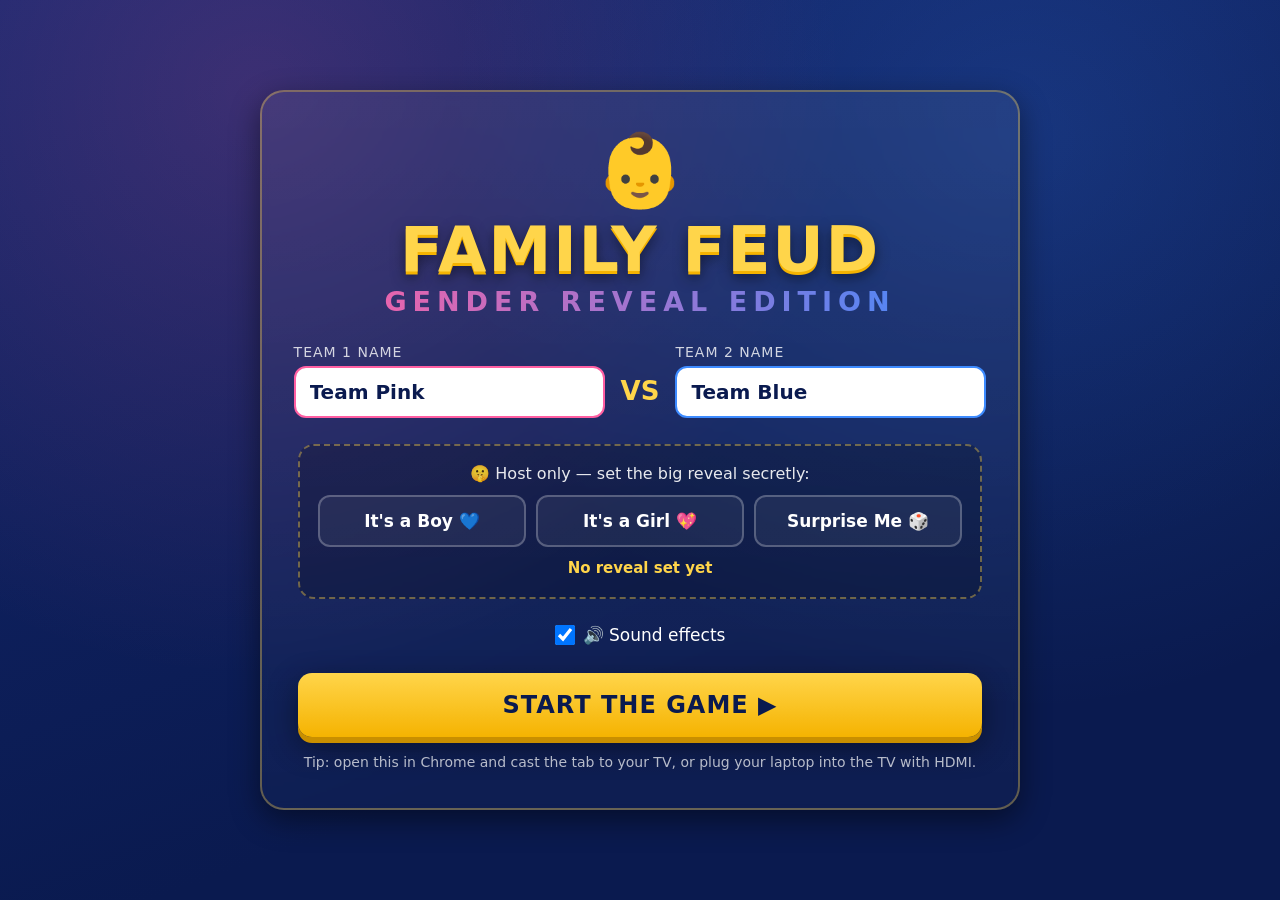
==== index.html @ 4a539551 "Add Family Feud Gender Reveal party game A self-contained, browser-based Family Feud game themed for" ====
<!DOCTYPE html>
<html lang="en">
<head>
  <meta charset="UTF-8" />
  <meta name="viewport" content="width=device-width, initial-scale=1.0" />
  <title>Family Feud — Gender Reveal Edition</title>
  <link rel="preconnect" href="https://fonts.googleapis.com" />
  <link rel="stylesheet" href="css/styles.css" />
</head>
<body>
  <!-- ===================== SETUP SCREEN ===================== -->
  <section id="setup" class="screen active">
    <div class="setup-card">
      <div class="setup-baby">👶</div>
      <h1 class="setup-title">Family&nbsp;Feud</h1>
      <p class="setup-subtitle">Gender Reveal Edition</p>

      <div class="setup-teams">
        <label class="field team-pink">
          <span>Team 1 Name</span>
          <input id="team1-name" type="text" maxlength="18" value="Team Pink" />
        </label>
        <span class="vs">VS</span>
        <label class="field team-blue">
          <span>Team 2 Name</span>
          <input id="team2-name" type="text" maxlength="18" value="Team Blue" />
        </label>
      </div>

      <div class="setup-secret">
        <p class="secret-label">🤫 Host only — set the big reveal secretly:</p>
        <div class="secret-buttons">
          <button class="secret-btn" data-gender="boy">It's a Boy 💙</button>
          <button class="secret-btn" data-gender="girl">It's a Girl 💖</button>
          <button class="secret-btn secret-random" data-gender="random">Surprise Me 🎲</button>
        </div>
        <p id="secret-status" class="secret-status">No reveal set yet</p>
      </div>

      <label class="sound-toggle">
        <input id="sound-check" type="checkbox" checked />
        <span>🔊 Sound effects</span>
      </label>

      <button id="start-btn" class="big-btn">Start the Game ▶</button>
      <p class="setup-hint">Tip: open this in Chrome and cast the tab to your TV, or plug your laptop into the TV with HDMI.</p>
    </div>
  </section>

  <!-- ===================== GAME SCREEN ===================== -->
  <section id="game" class="screen">
    <header class="game-header">
      <div class="team-score team-pink" id="score-card-1">
        <div class="team-name" id="score-name-1">Team Pink</div>
        <div class="team-points" id="score-points-1">0</div>
      </div>

      <div class="center-stack">
        <div class="round-pot">
          <div class="pot-label">POT</div>
          <div class="pot-value" id="pot-value">0</div>
        </div>
        <div class="strikes" id="strikes"></div>
      </div>

      <div class="team-score team-blue" id="score-card-2">
        <div class="team-name" id="score-name-2">Team Blue</div>
        <div class="team-points" id="score-points-2">0</div>
      </div>
    </header>

    <div class="question-bar" id="question-bar">Press “Next Question” to begin</div>

    <main class="board" id="board"></main>

    <!-- Host control panel -->
    <div class="controls" id="controls">
      <div class="controls-row">
        <button class="ctrl" data-action="prev">⟵ Prev Q</button>
        <button class="ctrl" data-action="next">Next Q ⟶</button>
        <button class="ctrl ctrl-strike" data-action="strike">❌ Strike</button>
        <button class="ctrl" data-action="clear-strikes">Clear Strikes</button>
      </div>
      <div class="controls-row">
        <span class="award-label">Award pot to:</span>
        <button class="ctrl ctrl-pink" data-action="award-1" id="award-1-btn">Team Pink</button>
        <button class="ctrl ctrl-blue" data-action="award-2" id="award-2-btn">Team Blue</button>
      </div>
      <div class="controls-row">
        <button class="ctrl ctrl-reveal" data-action="reveal">🎉 GENDER REVEAL 🎉</button>
        <button class="ctrl" data-action="restart">↺ Restart</button>
        <button class="ctrl" data-action="hide-controls">Hide Panel</button>
      </div>
      <p class="controls-hint">
        Keys: <b>1–8</b> reveal answer · <b>X</b> strike · <b>→/←</b> change question ·
        <b>Q/W</b> award pot · <b>H</b> hide panel · <b>R</b> reveal
      </p>
    </div>
    <button id="show-controls" class="show-controls" hidden>⚙ Show Host Panel</button>
  </section>

  <!-- ===================== REVEAL OVERLAY ===================== -->
  <div id="reveal" class="reveal-overlay">
    <canvas id="confetti"></canvas>
    <div class="reveal-content">
      <div class="reveal-pre" id="reveal-pre">The baby is a...</div>
      <div class="reveal-word" id="reveal-word"></div>
      <div class="reveal-emoji" id="reveal-emoji"></div>
      <button id="reveal-close" class="big-btn reveal-close">Close</button>
    </div>
  </div>

  <script src="js/questions.js"></script>
  <script src="js/audio.js"></script>
  <script src="js/game.js"></script>
</body>
</html>
---- css/styles.css ----
/* =========================================================
   Family Feud — Gender Reveal Edition
   Designed to look great on a big TV screen (1080p+).
   Everything scales off the viewport so it fills the screen.
   ========================================================= */

:root {
  --navy-0: #0a1a4f;
  --navy-1: #13276e;
  --navy-2: #1e3a8a;
  --gold: #ffd54a;
  --gold-deep: #f5b301;
  --pink: #ff5fa2;
  --pink-deep: #e11d74;
  --blue: #3d8bff;
  --blue-deep: #1560d8;
  --panel: #0d1b46;
  --slot: #0b1a4a;
  --white: #ffffff;
  --shadow: 0 10px 30px rgba(0, 0, 0, 0.45);
}

* {
  box-sizing: border-box;
  margin: 0;
  padding: 0;
}

html,
body {
  height: 100%;
  font-family: "Trebuchet MS", "Segoe UI", system-ui, sans-serif;
  color: var(--white);
  background:
    radial-gradient(circle at 20% 10%, rgba(255, 95, 162, 0.18), transparent 45%),
    radial-gradient(circle at 80% 15%, rgba(61, 139, 255, 0.2), transparent 45%),
    linear-gradient(160deg, var(--navy-1), var(--navy-0) 70%);
  overflow: hidden;
  -webkit-font-smoothing: antialiased;
}

/* ---------- Screen switching ---------- */
.screen {
  display: none;
  height: 100vh;
  width: 100vw;
}
.screen.active {
  display: flex;
}

/* ================= SETUP SCREEN ================= */
#setup {
  align-items: center;
  justify-content: center;
  padding: 3vh 2vw;
  overflow-y: auto;
}
.setup-card {
  width: min(760px, 92vw);
  background: linear-gradient(180deg, rgba(255, 255, 255, 0.06), rgba(255, 255, 255, 0.02));
  border: 2px solid rgba(255, 213, 74, 0.35);
  border-radius: 24px;
  padding: clamp(20px, 4vh, 48px);
  text-align: center;
  box-shadow: var(--shadow);
  backdrop-filter: blur(4px);
}
.setup-baby {
  font-size: clamp(48px, 8vh, 88px);
  animation: bob 2.6s ease-in-out infinite;
}
@keyframes bob {
  0%, 100% { transform: translateY(0) rotate(-4deg); }
  50% { transform: translateY(-10px) rotate(4deg); }
}
.setup-title {
  font-size: clamp(38px, 7vh, 74px);
  letter-spacing: 2px;
  color: var(--gold);
  text-shadow: 0 3px 0 var(--gold-deep), 0 6px 14px rgba(0, 0, 0, 0.5);
  text-transform: uppercase;
}
.setup-subtitle {
  font-size: clamp(18px, 3vh, 30px);
  letter-spacing: 6px;
  text-transform: uppercase;
  background: linear-gradient(90deg, var(--pink), var(--blue));
  -webkit-background-clip: text;
  background-clip: text;
  color: transparent;
  font-weight: bold;
  margin-bottom: clamp(16px, 3vh, 30px);
}

.setup-teams {
  display: flex;
  align-items: flex-end;
  justify-content: center;
  gap: 16px;
  margin: 18px 0;
}
.field {
  display: flex;
  flex-direction: column;
  gap: 6px;
  flex: 1;
  text-align: left;
}
.field span {
  font-size: 14px;
  text-transform: uppercase;
  letter-spacing: 1px;
  opacity: 0.8;
}
.field input {
  padding: 12px 14px;
  border-radius: 12px;
  border: 2px solid transparent;
  font-size: 20px;
  font-weight: bold;
  font-family: inherit;
  color: var(--navy-0);
  background: #fff;
  outline: none;
}
.field.team-pink input { border-color: var(--pink); }
.field.team-blue input { border-color: var(--blue); }
.field input:focus { box-shadow: 0 0 0 4px rgba(255, 213, 74, 0.4); }
.vs {
  font-size: 26px;
  font-weight: bold;
  color: var(--gold);
  padding-bottom: 12px;
}

.setup-secret {
  margin: 26px 0 10px;
  padding: 18px;
  border: 2px dashed rgba(255, 213, 74, 0.4);
  border-radius: 16px;
  background: rgba(0, 0, 0, 0.2);
}
.secret-label {
  font-size: 16px;
  margin-bottom: 12px;
  opacity: 0.9;
}
.secret-buttons {
  display: flex;
  gap: 10px;
  flex-wrap: wrap;
  justify-content: center;
}
.secret-btn {
  flex: 1;
  min-width: 130px;
  padding: 14px 10px;
  border: 2px solid rgba(255, 255, 255, 0.25);
  border-radius: 12px;
  background: rgba(255, 255, 255, 0.06);
  color: #fff;
  font-size: 17px;
  font-weight: bold;
  font-family: inherit;
  cursor: pointer;
  transition: transform 0.1s, background 0.2s, border-color 0.2s;
}
.secret-btn:hover { transform: translateY(-2px); background: rgba(255, 255, 255, 0.14); }
.secret-btn.selected {
  border-color: var(--gold);
  background: rgba(255, 213, 74, 0.18);
  box-shadow: 0 0 18px rgba(255, 213, 74, 0.35);
}
.secret-status {
  margin-top: 12px;
  font-size: 15px;
  color: var(--gold);
  font-weight: bold;
  min-height: 20px;
}

.sound-toggle {
  display: inline-flex;
  align-items: center;
  gap: 8px;
  margin: 16px 0;
  font-size: 17px;
  cursor: pointer;
}
.sound-toggle input { width: 20px; height: 20px; }

.big-btn {
  display: block;
  width: 100%;
  margin-top: 12px;
  padding: 18px;
  font-size: 24px;
  font-weight: bold;
  font-family: inherit;
  letter-spacing: 1px;
  text-transform: uppercase;
  color: var(--navy-0);
  background: linear-gradient(180deg, var(--gold), var(--gold-deep));
  border: none;
  border-radius: 14px;
  cursor: pointer;
  box-shadow: 0 6px 0 #c98f00, var(--shadow);
  transition: transform 0.08s, box-shadow 0.08s;
}
.big-btn:active {
  transform: translateY(4px);
  box-shadow: 0 2px 0 #c98f00, var(--shadow);
}
.setup-hint {
  margin-top: 16px;
  font-size: 14px;
  opacity: 0.7;
  line-height: 1.4;
}

/* ================= GAME SCREEN ================= */
#game {
  flex-direction: column;
  padding: 1.6vh 1.6vw 0;
  gap: 1.4vh;
}

.game-header {
  display: grid;
  grid-template-columns: 1fr auto 1fr;
  align-items: center;
  gap: 2vw;
}
.team-score {
  border-radius: 16px;
  padding: 1vh 1.4vw;
  text-align: center;
  box-shadow: var(--shadow);
  border: 3px solid transparent;
  transition: transform 0.2s, box-shadow 0.2s;
}
.team-score.team-pink {
  background: linear-gradient(180deg, var(--pink), var(--pink-deep));
}
.team-score.team-blue {
  background: linear-gradient(180deg, var(--blue), var(--blue-deep));
}
.team-score.active-team {
  transform: scale(1.05);
  border-color: var(--gold);
  box-shadow: 0 0 26px rgba(255, 213, 74, 0.55);
}
.team-name {
  font-size: clamp(18px, 2.6vh, 30px);
  font-weight: bold;
  text-transform: uppercase;
  letter-spacing: 1px;
  text-shadow: 0 2px 4px rgba(0, 0, 0, 0.4);
  white-space: nowrap;
  overflow: hidden;
  text-overflow: ellipsis;
}
.team-points {
  font-size: clamp(34px, 7vh, 72px);
  font-weight: bold;
  line-height: 1;
  text-shadow: 0 3px 6px rgba(0, 0, 0, 0.4);
}

.center-stack {
  display: flex;
  flex-direction: column;
  align-items: center;
  gap: 0.8vh;
}
.round-pot {
  background: linear-gradient(180deg, var(--gold), var(--gold-deep));
  color: var(--navy-0);
  border-radius: 14px;
  padding: 0.6vh 2.4vw;
  text-align: center;
  box-shadow: var(--shadow);
  min-width: 8vw;
}
.pot-label {
  font-size: clamp(11px, 1.6vh, 16px);
  font-weight: bold;
  letter-spacing: 3px;
}
.pot-value {
  font-size: clamp(28px, 5.4vh, 56px);
  font-weight: bold;
  line-height: 1;
}
.strikes {
  display: flex;
  gap: 8px;
  min-height: 5vh;
  align-items: center;
}
.strike-x {
  font-size: clamp(28px, 5vh, 54px);
  color: #ff3b3b;
  text-shadow: 0 0 14px rgba(255, 59, 59, 0.7);
  animation: pop 0.35s cubic-bezier(0.2, 1.6, 0.4, 1);
}
@keyframes pop {
  0% { transform: scale(0); }
  70% { transform: scale(1.35); }
  100% { transform: scale(1); }
}

.question-bar {
  text-align: center;
  font-size: clamp(20px, 3.4vh, 40px);
  font-weight: bold;
  padding: 1.2vh 2vw;
  border-radius: 14px;
  background: linear-gradient(180deg, var(--navy-2), var(--navy-1));
  border: 2px solid rgba(255, 213, 74, 0.35);
  box-shadow: var(--shadow);
  text-shadow: 0 2px 4px rgba(0, 0, 0, 0.4);
}

/* ---------- The answer board ---------- */
.board {
  flex: 1;
  display: grid;
  grid-template-columns: 1fr 1fr;
  grid-auto-rows: 1fr;
  gap: 1.2vh 1.6vw;
  padding: 0.5vh 0 1.6vh;
  min-height: 0;
}
/* When 5 or fewer answers, one column reads better on wide screens. */
.board.single-col {
  grid-template-columns: 1fr;
  max-width: 70vw;
  margin: 0 auto;
}

.slot {
  position: relative;
  display: flex;
  align-items: center;
  border-radius: 14px;
  background: linear-gradient(180deg, #10245e, var(--slot));
  border: 2px solid rgba(255, 255, 255, 0.12);
  box-shadow: inset 0 0 30px rgba(0, 0, 0, 0.4), var(--shadow);
  overflow: hidden;
  cursor: pointer;
  min-height: 0;
}
.slot .rank {
  flex: 0 0 auto;
  width: clamp(40px, 6vh, 74px);
  height: 100%;
  display: flex;
  align-items: center;
  justify-content: center;
  font-size: clamp(24px, 5vh, 52px);
  font-weight: bold;
  color: var(--navy-0);
  background: linear-gradient(180deg, var(--gold), var(--gold-deep));
}
.slot .answer-text {
  flex: 1;
  padding: 0 2vw;
  font-size: clamp(18px, 3.4vh, 40px);
  font-weight: bold;
  text-transform: uppercase;
  letter-spacing: 1px;
  opacity: 0;
  transform: translateY(6px);
  transition: opacity 0.35s, transform 0.35s;
  text-shadow: 0 2px 4px rgba(0, 0, 0, 0.4);
  white-space: nowrap;
  overflow: hidden;
  text-overflow: ellipsis;
}
.slot .answer-points {
  flex: 0 0 auto;
  min-width: clamp(48px, 7vh, 90px);
  height: 100%;
  display: flex;
  align-items: center;
  justify-content: center;
  font-size: clamp(22px, 4.4vh, 46px);
  font-weight: bold;
  color: var(--navy-0);
  background: linear-gradient(180deg, var(--gold), var(--gold-deep));
  opacity: 0;
  transition: opacity 0.35s;
}
/* Hidden state: show the rank number, hide the text + points. */
.slot.hidden .answer-text,
.slot.hidden .answer-points { opacity: 0; }
.slot.hidden .rank { opacity: 1; }

/* Revealed state: flip look — hide the big rank, show text + points. */
.slot.revealed {
  background: linear-gradient(180deg, #1b3a8f, #12276e);
  border-color: rgba(255, 213, 74, 0.5);
  cursor: default;
  animation: flip 0.45s ease;
}
.slot.revealed .rank {
  width: clamp(30px, 4.4vh, 54px);
  font-size: clamp(16px, 3vh, 30px);
  background: linear-gradient(180deg, #2a4bb0, #1b357f);
  color: #fff;
}
.slot.revealed .answer-text,
.slot.revealed .answer-points { opacity: 1; transform: none; }
@keyframes flip {
  0% { transform: rotateX(90deg); }
  100% { transform: rotateX(0deg); }
}

/* Empty placeholder slots keep the grid tidy. */
.slot.empty {
  visibility: hidden;
}

/* ================= HOST CONTROLS ================= */
.controls {
  background: rgba(0, 0, 0, 0.35);
  border-top: 2px solid rgba(255, 213, 74, 0.3);
  padding: 1vh 1.4vw;
  display: flex;
  flex-direction: column;
  gap: 0.7vh;
}
.controls-row {
  display: flex;
  gap: 10px;
  align-items: center;
  justify-content: center;
  flex-wrap: wrap;
}
.award-label {
  font-size: 15px;
  opacity: 0.8;
  text-transform: uppercase;
  letter-spacing: 1px;
}
.ctrl {
  padding: 10px 18px;
  border-radius: 10px;
  border: 2px solid rgba(255, 255, 255, 0.2);
  background: rgba(255, 255, 255, 0.08);
  color: #fff;
  font-size: 16px;
  font-weight: bold;
  font-family: inherit;
  cursor: pointer;
  transition: transform 0.08s, background 0.15s;
}
.ctrl:hover { background: rgba(255, 255, 255, 0.18); transform: translateY(-1px); }
.ctrl:active { transform: translateY(1px); }
.ctrl-strike { background: rgba(255, 59, 59, 0.25); border-color: #ff5b5b; }
.ctrl-pink { background: var(--pink-deep); border-color: var(--pink); }
.ctrl-blue { background: var(--blue-deep); border-color: var(--blue); }
.ctrl-reveal {
  background: linear-gradient(90deg, var(--pink-deep), var(--blue-deep));
  border-color: var(--gold);
  font-size: 18px;
  letter-spacing: 1px;
  animation: glow 2s ease-in-out infinite;
}
@keyframes glow {
  0%, 100% { box-shadow: 0 0 6px rgba(255, 213, 74, 0.4); }
  50% { box-shadow: 0 0 22px rgba(255, 213, 74, 0.8); }
}
.controls-hint {
  text-align: center;
  font-size: 13px;
  opacity: 0.6;
}
.show-controls {
  position: fixed;
  bottom: 12px;
  right: 12px;
  padding: 10px 16px;
  border-radius: 10px;
  border: 2px solid var(--gold);
  background: rgba(0, 0, 0, 0.6);
  color: var(--gold);
  font-weight: bold;
  font-family: inherit;
  font-size: 15px;
  cursor: pointer;
  z-index: 50;
}

/* ================= REVEAL OVERLAY ================= */
.reveal-overlay {
  position: fixed;
  inset: 0;
  display: none;
  align-items: center;
  justify-content: center;
  z-index: 100;
  background: rgba(3, 8, 26, 0.96);
}
.reveal-overlay.show { display: flex; }
.reveal-overlay.boy {
  background: radial-gradient(circle at center, rgba(61, 139, 255, 0.35), rgba(3, 8, 26, 0.97) 70%);
}
.reveal-overlay.girl {
  background: radial-gradient(circle at center, rgba(255, 95, 162, 0.35), rgba(3, 8, 26, 0.97) 70%);
}
#confetti {
  position: absolute;
  inset: 0;
  width: 100%;
  height: 100%;
  pointer-events: none;
}
.reveal-content {
  position: relative;
  text-align: center;
  z-index: 2;
}
.reveal-pre {
  font-size: clamp(24px, 4vh, 44px);
  letter-spacing: 3px;
  text-transform: uppercase;
  opacity: 0.85;
  margin-bottom: 2vh;
}
.reveal-word {
  font-size: clamp(60px, 18vh, 200px);
  font-weight: 900;
  text-transform: uppercase;
  letter-spacing: 4px;
  line-height: 1;
  animation: revealPop 0.8s cubic-bezier(0.2, 1.5, 0.4, 1);
}
.reveal-overlay.boy .reveal-word {
  color: var(--blue);
  text-shadow: 0 0 40px rgba(61, 139, 255, 0.9);
}
.reveal-overlay.girl .reveal-word {
  color: var(--pink);
  text-shadow: 0 0 40px rgba(255, 95, 162, 0.9);
}
@keyframes revealPop {
  0% { transform: scale(0) rotate(-12deg); opacity: 0; }
  70% { transform: scale(1.15) rotate(4deg); }
  100% { transform: scale(1) rotate(0); opacity: 1; }
}
.reveal-emoji {
  font-size: clamp(60px, 16vh, 160px);
  margin-top: 1vh;
  animation: bob 2.2s ease-in-out infinite;
}
.reveal-close {
  width: auto;
  margin: 4vh auto 0;
  padding: 14px 40px;
}

/* Small screens (phone as a controller preview) */
@media (max-width: 640px) {
  .setup-teams { flex-direction: column; align-items: stretch; }
  .vs { padding: 4px 0; }
  .board { grid-template-columns: 1fr; }
  .controls-hint { display: none; }
}
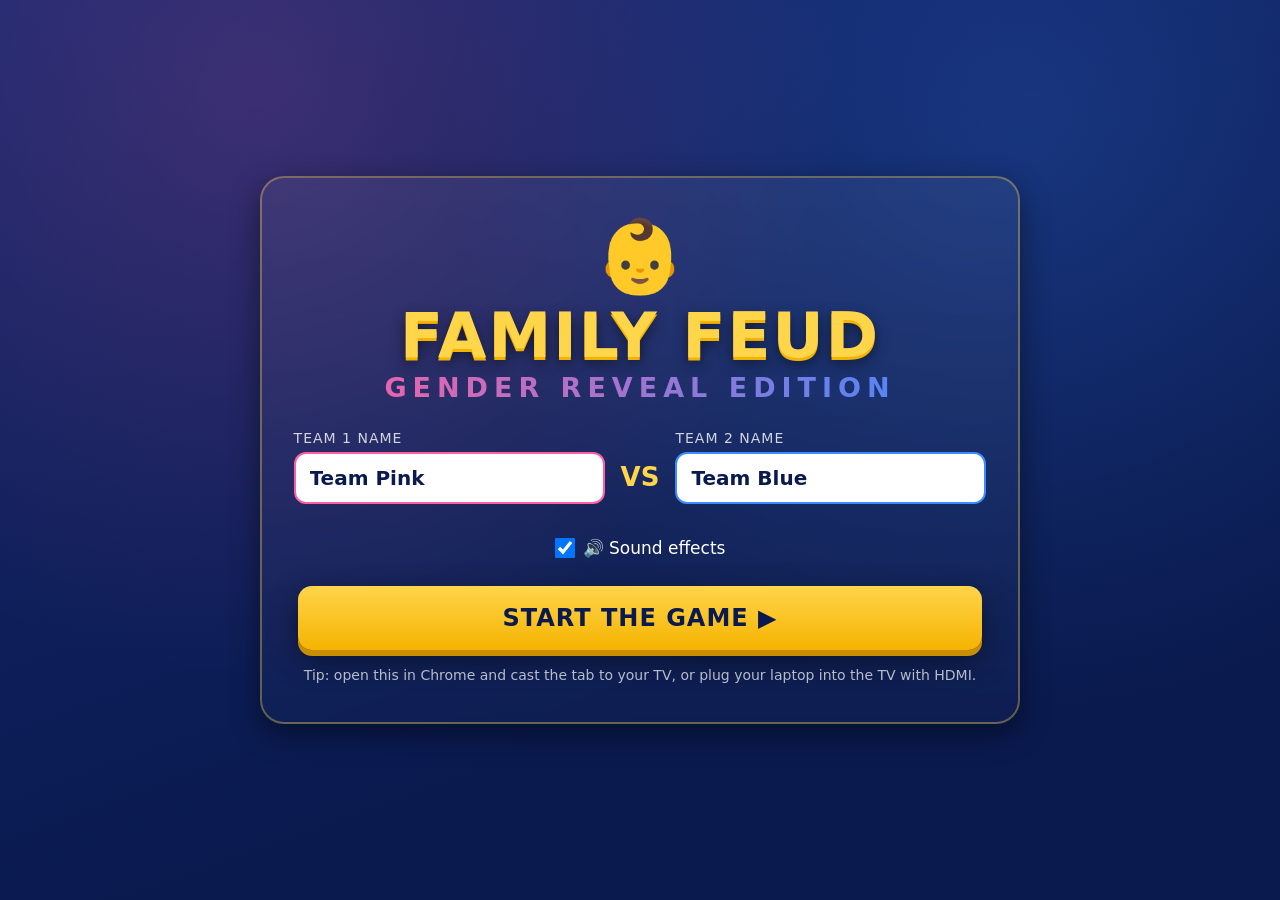
==== commit 2b8b1751: "Show-style board, winner finale, and rules doc - Board now matches the TV show: answers run down the" ====
--- a/index.html
+++ b/index.html
@@ -25,16 +25,6 @@
           <span>Team 2 Name</span>
           <input id="team2-name" type="text" maxlength="18" value="Team Blue" />
         </label>
-      </div>
-
-      <div class="setup-secret">
-        <p class="secret-label">🤫 Host only — set the big reveal secretly:</p>
-        <div class="secret-buttons">
-          <button class="secret-btn" data-gender="boy">It's a Boy 💙</button>
-          <button class="secret-btn" data-gender="girl">It's a Girl 💖</button>
-          <button class="secret-btn secret-random" data-gender="random">Surprise Me 🎲</button>
-        </div>
-        <p id="secret-status" class="secret-status">No reveal set yet</p>
       </div>
 
       <label class="sound-toggle">
@@ -71,7 +61,9 @@
 
     <div class="question-bar" id="question-bar">Press “Next Question” to begin</div>
 
-    <main class="board" id="board"></main>
+    <div class="board-frame">
+      <main class="board" id="board"></main>
+    </div>
 
     <!-- Host control panel -->
     <div class="controls" id="controls">
@@ -87,23 +79,23 @@
         <button class="ctrl ctrl-blue" data-action="award-2" id="award-2-btn">Team Blue</button>
       </div>
       <div class="controls-row">
-        <button class="ctrl ctrl-reveal" data-action="reveal">🎉 GENDER REVEAL 🎉</button>
+        <button class="ctrl ctrl-reveal" data-action="winner">🏆 AND THE WINNER IS… 🏆</button>
         <button class="ctrl" data-action="restart">↺ Restart</button>
         <button class="ctrl" data-action="hide-controls">Hide Panel</button>
       </div>
       <p class="controls-hint">
         Keys: <b>1–8</b> reveal answer · <b>X</b> strike · <b>→/←</b> change question ·
-        <b>Q/W</b> award pot · <b>H</b> hide panel · <b>R</b> reveal
+        <b>Q/W</b> award pot · <b>H</b> hide panel · <b>R</b> winner reveal
       </p>
     </div>
     <button id="show-controls" class="show-controls" hidden>⚙ Show Host Panel</button>
   </section>
 
-  <!-- ===================== REVEAL OVERLAY ===================== -->
+  <!-- ===================== WINNER OVERLAY ===================== -->
   <div id="reveal" class="reveal-overlay">
     <canvas id="confetti"></canvas>
     <div class="reveal-content">
-      <div class="reveal-pre" id="reveal-pre">The baby is a...</div>
+      <div class="reveal-pre" id="reveal-pre">And the winner is…</div>
       <div class="reveal-word" id="reveal-word"></div>
       <div class="reveal-emoji" id="reveal-emoji"></div>
       <button id="reveal-close" class="big-btn reveal-close">Close</button>
--- a/css/styles.css
+++ b/css/styles.css
@@ -134,52 +134,6 @@
   padding-bottom: 12px;
 }
 
-.setup-secret {
-  margin: 26px 0 10px;
-  padding: 18px;
-  border: 2px dashed rgba(255, 213, 74, 0.4);
-  border-radius: 16px;
-  background: rgba(0, 0, 0, 0.2);
-}
-.secret-label {
-  font-size: 16px;
-  margin-bottom: 12px;
-  opacity: 0.9;
-}
-.secret-buttons {
-  display: flex;
-  gap: 10px;
-  flex-wrap: wrap;
-  justify-content: center;
-}
-.secret-btn {
-  flex: 1;
-  min-width: 130px;
-  padding: 14px 10px;
-  border: 2px solid rgba(255, 255, 255, 0.25);
-  border-radius: 12px;
-  background: rgba(255, 255, 255, 0.06);
-  color: #fff;
-  font-size: 17px;
-  font-weight: bold;
-  font-family: inherit;
-  cursor: pointer;
-  transition: transform 0.1s, background 0.2s, border-color 0.2s;
-}
-.secret-btn:hover { transform: translateY(-2px); background: rgba(255, 255, 255, 0.14); }
-.secret-btn.selected {
-  border-color: var(--gold);
-  background: rgba(255, 213, 74, 0.18);
-  box-shadow: 0 0 18px rgba(255, 213, 74, 0.35);
-}
-.secret-status {
-  margin-top: 12px;
-  font-size: 15px;
-  color: var(--gold);
-  font-weight: bold;
-  min-height: 20px;
-}
-
 .sound-toggle {
   display: inline-flex;
   align-items: center;
@@ -324,20 +278,62 @@
 }
 
 /* ---------- The answer board ---------- */
+/* The marquee frame: a ring of gold "light bulbs" that blink alternately,
+   like the show's board. Two dot layers offset by half a cell; the inner
+   board panel covers the middle, so only the frame ring shows lights. */
+.board-frame {
+  flex: 1;
+  position: relative;
+  border-radius: 30px;
+  padding: clamp(14px, 2.4vh, 26px);
+  background: linear-gradient(180deg, #061034, #04091f);
+  border: 2px solid rgba(255, 213, 74, 0.4);
+  box-shadow: 0 0 34px rgba(255, 213, 74, 0.18), var(--shadow);
+  margin-bottom: 1.4vh;
+  min-height: 0;
+  display: flex;
+}
+.board-frame::before,
+.board-frame::after {
+  content: "";
+  position: absolute;
+  inset: 5px;
+  border-radius: 24px;
+  pointer-events: none;
+  background-image: radial-gradient(
+    circle,
+    #ffe9a3 0 2.4px,
+    rgba(255, 213, 74, 0.55) 3.4px,
+    transparent 4.6px
+  );
+  background-size: 26px 26px;
+  background-position: 4px 4px;
+  animation: marquee-blink 1.1s steps(1) infinite;
+}
+.board-frame::after {
+  background-position: 17px 17px;
+  animation-delay: 0.55s;
+}
+@keyframes marquee-blink {
+  0%, 100% { opacity: 1; }
+  50% { opacity: 0.15; }
+}
+
 .board {
   flex: 1;
+  position: relative;
+  z-index: 1;
   display: grid;
   grid-template-columns: 1fr 1fr;
-  grid-auto-rows: 1fr;
+  /* Rows are set inline by JS (ceil(answers/2)); column flow puts
+     answers 1-2-3 down the left and 4-5-6 down the right, show-style. */
+  grid-auto-flow: column;
   gap: 1.2vh 1.6vw;
-  padding: 0.5vh 0 1.6vh;
+  padding: clamp(10px, 1.6vh, 18px);
   min-height: 0;
-}
-/* When 5 or fewer answers, one column reads better on wide screens. */
-.board.single-col {
-  grid-template-columns: 1fr;
-  max-width: 70vw;
-  margin: 0 auto;
+  border-radius: 18px;
+  background: linear-gradient(180deg, #0e2158, #081540);
+  box-shadow: inset 0 0 24px rgba(0, 0, 0, 0.5);
 }
 
 .slot {
@@ -505,11 +501,14 @@
   background: rgba(3, 8, 26, 0.96);
 }
 .reveal-overlay.show { display: flex; }
-.reveal-overlay.boy {
+.reveal-overlay.win-blue {
   background: radial-gradient(circle at center, rgba(61, 139, 255, 0.35), rgba(3, 8, 26, 0.97) 70%);
 }
-.reveal-overlay.girl {
+.reveal-overlay.win-pink {
   background: radial-gradient(circle at center, rgba(255, 95, 162, 0.35), rgba(3, 8, 26, 0.97) 70%);
+}
+.reveal-overlay.win-tie {
+  background: radial-gradient(circle at center, rgba(255, 213, 74, 0.3), rgba(3, 8, 26, 0.97) 70%);
 }
 #confetti {
   position: absolute;
@@ -538,13 +537,30 @@
   line-height: 1;
   animation: revealPop 0.8s cubic-bezier(0.2, 1.5, 0.4, 1);
 }
-.reveal-overlay.boy .reveal-word {
+.reveal-overlay.win-blue .reveal-word {
   color: var(--blue);
   text-shadow: 0 0 40px rgba(61, 139, 255, 0.9);
 }
-.reveal-overlay.girl .reveal-word {
+.reveal-overlay.win-pink .reveal-word {
   color: var(--pink);
   text-shadow: 0 0 40px rgba(255, 95, 162, 0.9);
+}
+.reveal-overlay.win-tie .reveal-word {
+  color: var(--gold);
+  text-shadow: 0 0 40px rgba(255, 213, 74, 0.9);
+}
+/* Suspense: pre-text pulses while the winner name is still hidden. */
+.reveal-overlay.suspense .reveal-pre {
+  animation: pulse 0.9s ease-in-out infinite;
+}
+.reveal-overlay.suspense .reveal-word,
+.reveal-overlay.suspense .reveal-emoji,
+.reveal-overlay.suspense .reveal-close {
+  visibility: hidden;
+}
+@keyframes pulse {
+  0%, 100% { opacity: 0.55; transform: scale(1); }
+  50% { opacity: 1; transform: scale(1.06); }
 }
 @keyframes revealPop {
   0% { transform: scale(0) rotate(-12deg); opacity: 0; }
@@ -566,6 +582,10 @@
 @media (max-width: 640px) {
   .setup-teams { flex-direction: column; align-items: stretch; }
   .vs { padding: 4px 0; }
-  .board { grid-template-columns: 1fr; }
+  .board {
+    grid-template-columns: 1fr;
+    grid-auto-flow: row;
+    grid-template-rows: none !important; /* beats the inline rows set by JS */
+  }
   .controls-hint { display: none; }
 }
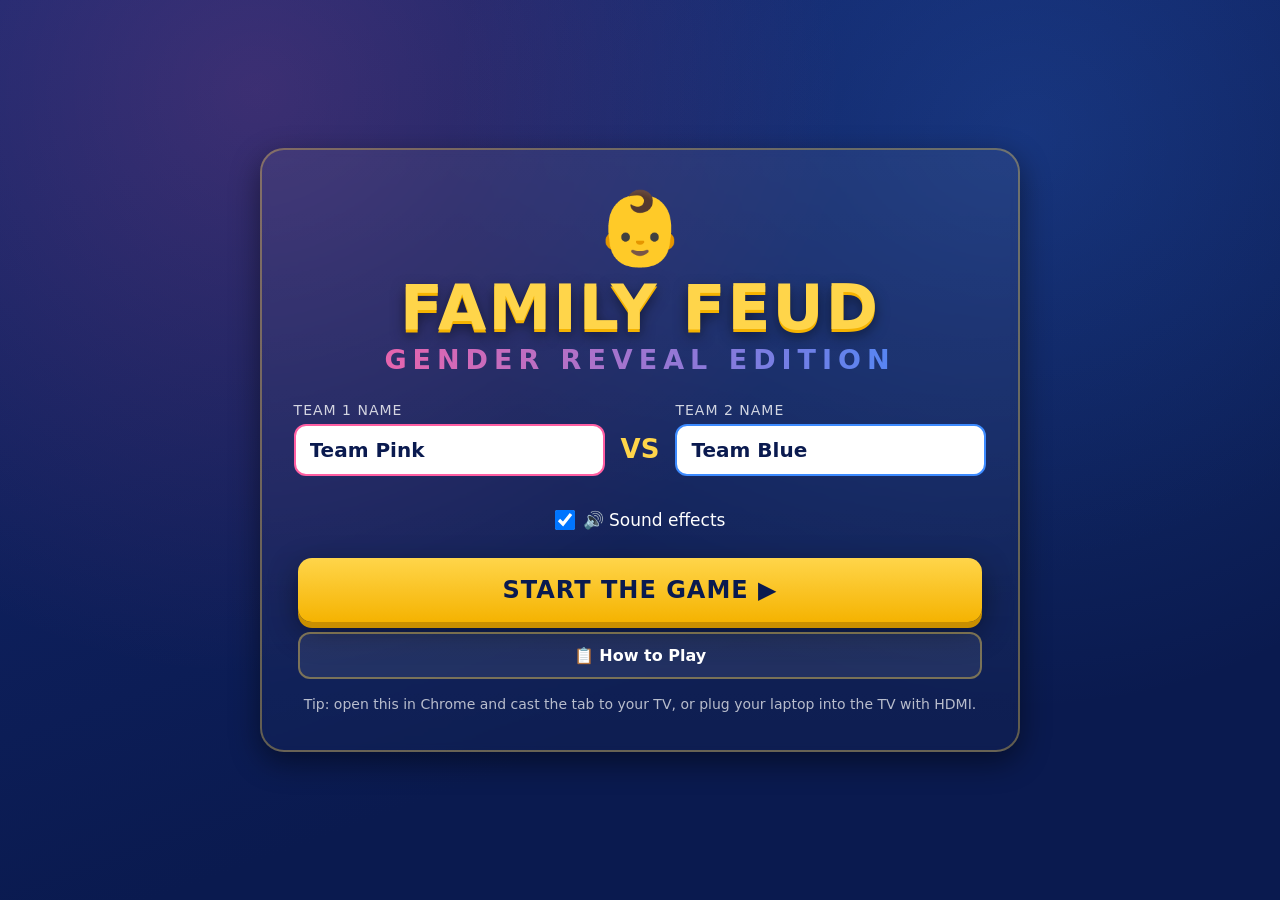
==== commit 6cc7c43a: "Add a How to Play button and rules overlay Adds an in-app rules explainer so the host can walk every" ====
--- a/index.html
+++ b/index.html
@@ -33,6 +33,7 @@
       </label>
 
       <button id="start-btn" class="big-btn">Start the Game ▶</button>
+      <button id="setup-howto-btn" class="howto-btn">📋 How to Play</button>
       <p class="setup-hint">Tip: open this in Chrome and cast the tab to your TV, or plug your laptop into the TV with HDMI.</p>
     </div>
   </section>
@@ -61,7 +62,8 @@
 
     <div class="question-bar" id="question-bar">Press “Next Question” to begin</div>
 
-    <div class="board-frame">
+    <div class="board-frame" id="board-frame">
+      <div class="marquee-lights" id="marquee-lights" aria-hidden="true"></div>
       <main class="board" id="board"></main>
     </div>
 
@@ -80,16 +82,61 @@
       </div>
       <div class="controls-row">
         <button class="ctrl ctrl-reveal" data-action="winner">🏆 AND THE WINNER IS… 🏆</button>
+        <button class="ctrl" data-action="open-howto">📋 How to Play</button>
         <button class="ctrl" data-action="restart">↺ Restart</button>
         <button class="ctrl" data-action="hide-controls">Hide Panel</button>
       </div>
       <p class="controls-hint">
         Keys: <b>1–8</b> reveal answer · <b>X</b> strike · <b>→/←</b> change question ·
-        <b>Q/W</b> award pot · <b>H</b> hide panel · <b>R</b> winner reveal
+        <b>Q/W</b> award pot · <b>H</b> hide panel · <b>R</b> winner reveal · <b>?</b> how to play
       </p>
     </div>
     <button id="show-controls" class="show-controls" hidden>⚙ Show Host Panel</button>
   </section>
+
+  <!-- ===================== HOW TO PLAY OVERLAY ===================== -->
+  <div id="howto-overlay" class="howto-overlay">
+    <div class="howto-card">
+      <button id="howto-close" class="howto-close" aria-label="Close">✕</button>
+      <h2 class="howto-title">📋 How to Play</h2>
+
+      <div class="howto-steps">
+        <div class="howto-step">
+          <div class="howto-num">1</div>
+          <div class="howto-text">
+            <h3>The Face-Off</h3>
+            <p>One player from each team steps up. First to shout an answer gets to guess. Hit the <b>#1 answer</b> and your team takes control. Miss, and the other player gets a shot at a higher-ranked answer to steal control.</p>
+          </div>
+        </div>
+        <div class="howto-step">
+          <div class="howto-num">2</div>
+          <div class="howto-text">
+            <h3>Play the Board</h3>
+            <p>The team in control guesses answers one at a time — <b>no huddling</b>. Right answers reveal on the board and add to the pot. Wrong answers earn a <b>strike ❌</b>.</p>
+          </div>
+        </div>
+        <div class="howto-step">
+          <div class="howto-num">3</div>
+          <div class="howto-text">
+            <h3>Three Strikes → Steal</h3>
+            <p>❌❌❌ and it's the other team's turn — they huddle and get <b>ONE guess</b>. On the board? They steal the whole pot! Miss, and the first team keeps it.</p>
+          </div>
+        </div>
+        <div class="howto-step">
+          <div class="howto-num">🏆</div>
+          <div class="howto-text">
+            <h3>Winning</h3>
+            <p>Play as many questions as you like. Whoever has the most points at the end wins — hit <b>"And the Winner Is…"</b> for the big finale!</p>
+          </div>
+        </div>
+      </div>
+
+      <p class="howto-hint">
+        Host keys: <b>1–8</b> reveal answer · <b>X</b> strike · <b>Q/W</b> award pot ·
+        <b>→/←</b> next/prev question · <b>R</b> winner reveal
+      </p>
+    </div>
+  </div>
 
   <!-- ===================== WINNER OVERLAY ===================== -->
   <div id="reveal" class="reveal-overlay">
--- a/css/styles.css
+++ b/css/styles.css
@@ -166,6 +166,27 @@
   transform: translateY(4px);
   box-shadow: 0 2px 0 #c98f00, var(--shadow);
 }
+.howto-btn {
+  display: block;
+  width: 100%;
+  margin-top: 10px;
+  padding: 12px;
+  font-size: 16px;
+  font-weight: bold;
+  font-family: inherit;
+  color: #fff;
+  background: rgba(255, 255, 255, 0.08);
+  border: 2px solid rgba(255, 213, 74, 0.4);
+  border-radius: 12px;
+  cursor: pointer;
+  transition: background 0.15s, transform 0.08s;
+}
+.howto-btn:hover {
+  background: rgba(255, 255, 255, 0.16);
+}
+.howto-btn:active {
+  transform: translateY(2px);
+}
 .setup-hint {
   margin-top: 16px;
   font-size: 14px;
@@ -259,6 +280,33 @@
   text-shadow: 0 0 14px rgba(255, 59, 59, 0.7);
   animation: pop 0.35s cubic-bezier(0.2, 1.6, 0.4, 1);
 }
+
+/* Fullscreen strike: giant ❌ pops in center screen, then the FLIP
+   transform set from JS flies it into the strike row. */
+.strike-big-overlay {
+  position: fixed;
+  inset: 0;
+  display: flex;
+  align-items: center;
+  justify-content: center;
+  z-index: 80;
+  pointer-events: none;
+}
+.strike-big-overlay .big-x {
+  font-size: min(52vh, 44vw);
+  font-weight: bold;
+  line-height: 1;
+  color: #ff3b3b;
+  text-shadow: 0 0 60px rgba(255, 59, 59, 0.9), 0 0 120px rgba(255, 59, 59, 0.5);
+  animation: strikeSlam 0.3s cubic-bezier(0.2, 1.4, 0.4, 1);
+  transition: transform 0.45s cubic-bezier(0.55, 0, 0.7, 0.4);
+  will-change: transform;
+}
+@keyframes strikeSlam {
+  0% { transform: scale(3); opacity: 0; }
+  60% { transform: scale(0.92); opacity: 1; }
+  100% { transform: scale(1); }
+}
 @keyframes pop {
   0% { transform: scale(0); }
   70% { transform: scale(1.35); }
@@ -278,9 +326,6 @@
 }
 
 /* ---------- The answer board ---------- */
-/* The marquee frame: a ring of gold "light bulbs" that blink alternately,
-   like the show's board. Two dot layers offset by half a cell; the inner
-   board panel covers the middle, so only the frame ring shows lights. */
 .board-frame {
   flex: 1;
   position: relative;
@@ -293,30 +338,39 @@
   min-height: 0;
   display: flex;
 }
-.board-frame::before,
-.board-frame::after {
-  content: "";
+/* Marquee bulbs: individual elements placed by JS (see layoutMarqueeLights
+   in game.js) at even arc-length steps around the frame's actual rounded-
+   rect path, so the ring stays a single unbroken row at any screen size —
+   a CSS background dot-pattern can't follow a rounded corner evenly and
+   ends up bunched or clipped there. */
+.marquee-lights {
   position: absolute;
-  inset: 5px;
-  border-radius: 24px;
+  top: 0;
+  left: 0;
   pointer-events: none;
-  background-image: radial-gradient(
+  z-index: 0;
+}
+.bulb {
+  position: absolute;
+  width: var(--bulb-size, 12px);
+  height: var(--bulb-size, 12px);
+  margin-left: calc(var(--bulb-size, 12px) / -2);
+  margin-top: calc(var(--bulb-size, 12px) / -2);
+  border-radius: 50%;
+  background: radial-gradient(
     circle,
-    #ffe9a3 0 2.4px,
-    rgba(255, 213, 74, 0.55) 3.4px,
-    transparent 4.6px
+    #fffbe8 0%,
+    #ffd54a 45%,
+    rgba(255, 213, 74, 0.35) 72%,
+    transparent 85%
   );
-  background-size: 26px 26px;
-  background-position: 4px 4px;
-  animation: marquee-blink 1.1s steps(1) infinite;
-}
-.board-frame::after {
-  background-position: 17px 17px;
-  animation-delay: 0.55s;
-}
-@keyframes marquee-blink {
-  0%, 100% { opacity: 1; }
-  50% { opacity: 0.15; }
+  box-shadow: 0 0 6px 2px rgba(255, 213, 74, 0.55);
+  animation: bulb-twinkle var(--dur, 1.6s) ease-in-out infinite;
+  animation-delay: var(--delay, 0s);
+}
+@keyframes bulb-twinkle {
+  0%, 100% { opacity: 0.35; filter: brightness(0.8); }
+  50% { opacity: 1; filter: brightness(1.6); }
 }
 
 .board {
@@ -490,6 +544,110 @@
   z-index: 50;
 }
 
+/* ================= HOW TO PLAY OVERLAY ================= */
+.howto-overlay {
+  position: fixed;
+  inset: 0;
+  display: none;
+  align-items: center;
+  justify-content: center;
+  z-index: 110;
+  background: rgba(3, 8, 26, 0.88);
+  padding: 3vh 3vw;
+}
+.howto-overlay.show {
+  display: flex;
+  animation: howto-fade 0.2s ease;
+}
+@keyframes howto-fade {
+  from { opacity: 0; }
+  to { opacity: 1; }
+}
+.howto-card {
+  position: relative;
+  width: min(920px, 100%);
+  max-height: 92vh;
+  overflow-y: auto;
+  background: linear-gradient(180deg, var(--navy-2), var(--navy-1));
+  border: 2px solid rgba(255, 213, 74, 0.45);
+  border-radius: 22px;
+  padding: clamp(20px, 4vh, 40px) clamp(20px, 4vw, 46px);
+  box-shadow: 0 0 50px rgba(255, 213, 74, 0.18), var(--shadow);
+  animation: howto-pop 0.25s cubic-bezier(0.2, 1.3, 0.4, 1);
+}
+@keyframes howto-pop {
+  from { transform: scale(0.94); opacity: 0; }
+  to { transform: scale(1); opacity: 1; }
+}
+.howto-close {
+  position: absolute;
+  top: 16px;
+  right: 16px;
+  width: 40px;
+  height: 40px;
+  border-radius: 50%;
+  border: 2px solid rgba(255, 255, 255, 0.25);
+  background: rgba(255, 255, 255, 0.08);
+  color: #fff;
+  font-size: 18px;
+  font-weight: bold;
+  cursor: pointer;
+  line-height: 1;
+}
+.howto-close:hover {
+  background: rgba(255, 255, 255, 0.18);
+}
+.howto-title {
+  text-align: center;
+  font-size: clamp(24px, 4vh, 38px);
+  color: var(--gold);
+  text-shadow: 0 2px 4px rgba(0, 0, 0, 0.4);
+  margin-bottom: clamp(16px, 3vh, 28px);
+}
+.howto-steps {
+  display: flex;
+  flex-direction: column;
+  gap: clamp(12px, 2vh, 20px);
+}
+.howto-step {
+  display: flex;
+  align-items: flex-start;
+  gap: 16px;
+  background: rgba(255, 255, 255, 0.05);
+  border: 1px solid rgba(255, 255, 255, 0.1);
+  border-radius: 14px;
+  padding: clamp(12px, 1.8vh, 18px) clamp(14px, 2vw, 20px);
+}
+.howto-num {
+  flex: 0 0 auto;
+  width: clamp(36px, 5vh, 48px);
+  height: clamp(36px, 5vh, 48px);
+  display: flex;
+  align-items: center;
+  justify-content: center;
+  border-radius: 50%;
+  background: linear-gradient(180deg, var(--gold), var(--gold-deep));
+  color: var(--navy-0);
+  font-size: clamp(18px, 2.6vh, 24px);
+  font-weight: bold;
+}
+.howto-text h3 {
+  font-size: clamp(17px, 2.4vh, 22px);
+  color: var(--gold);
+  margin-bottom: 4px;
+}
+.howto-text p {
+  font-size: clamp(14px, 2vh, 18px);
+  line-height: 1.5;
+  opacity: 0.95;
+}
+.howto-hint {
+  text-align: center;
+  margin-top: clamp(16px, 3vh, 26px);
+  font-size: 13px;
+  opacity: 0.65;
+}
+
 /* ================= REVEAL OVERLAY ================= */
 .reveal-overlay {
   position: fixed;
